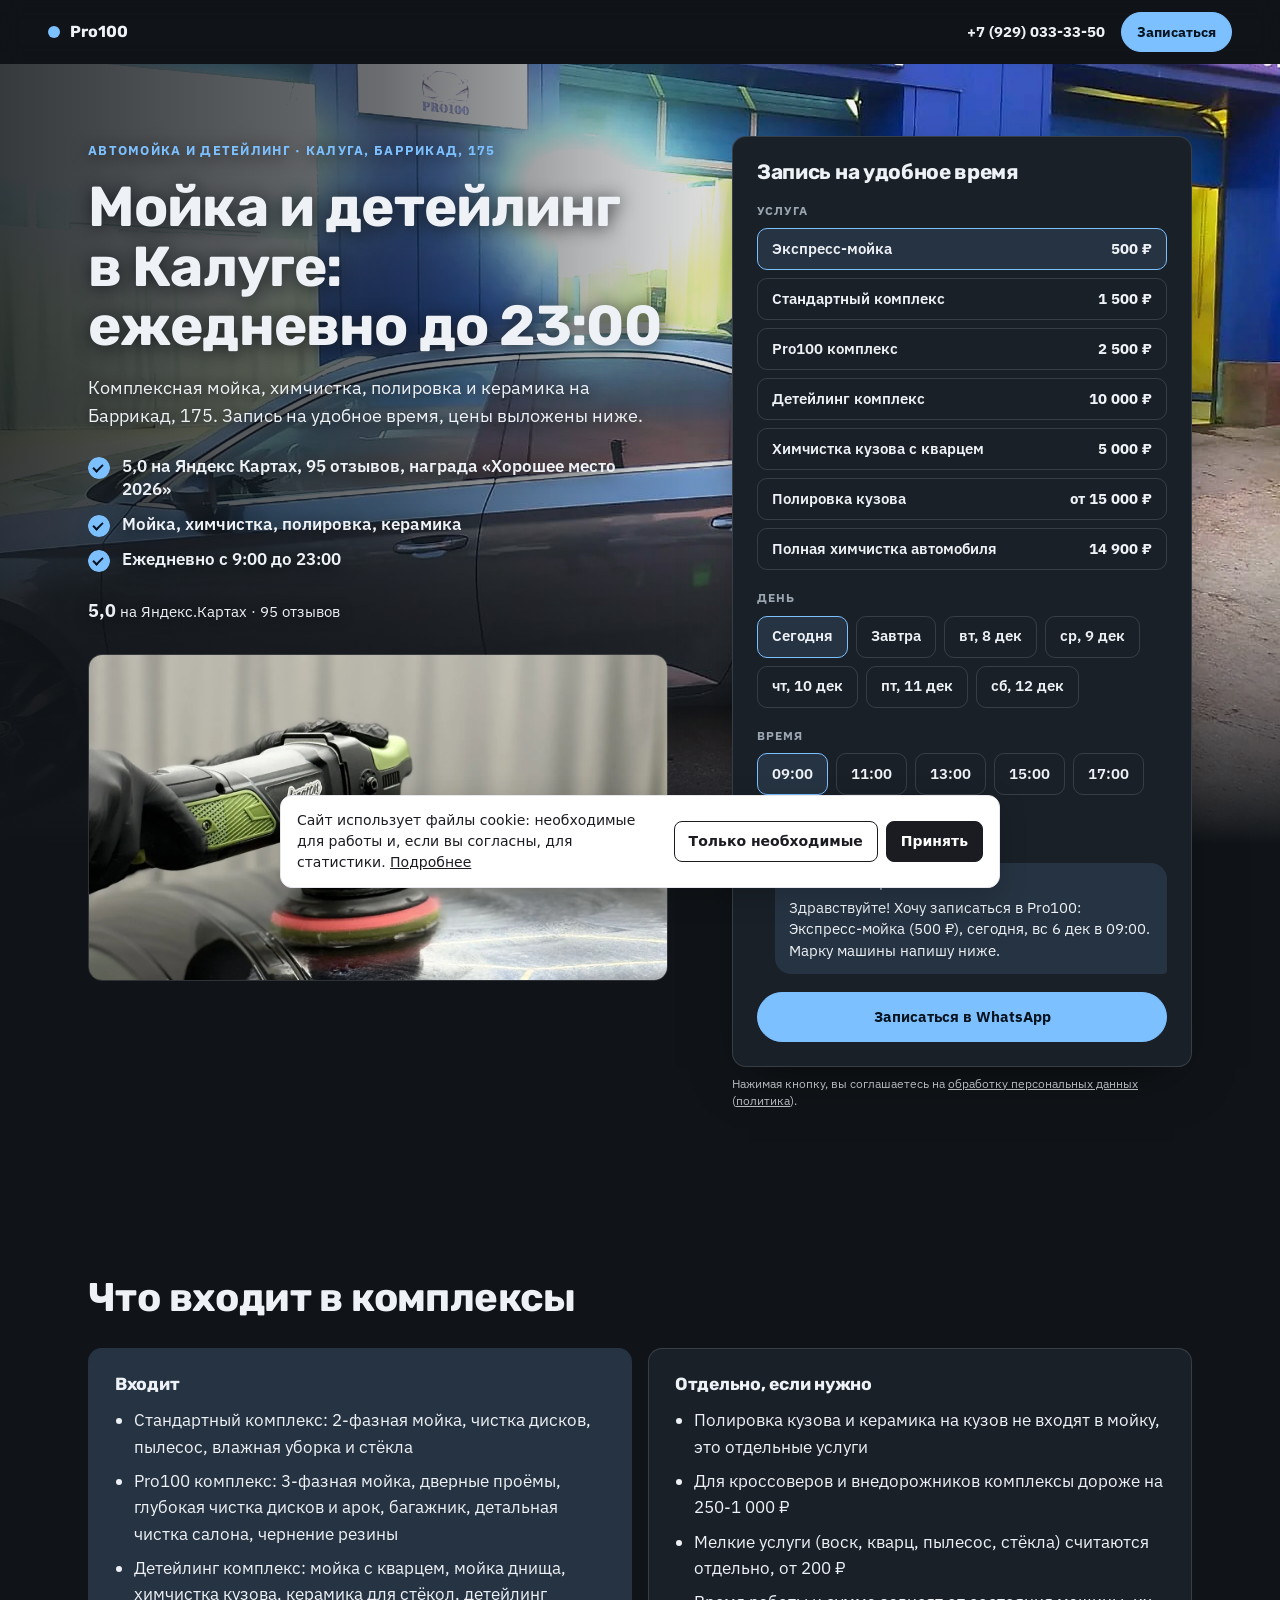
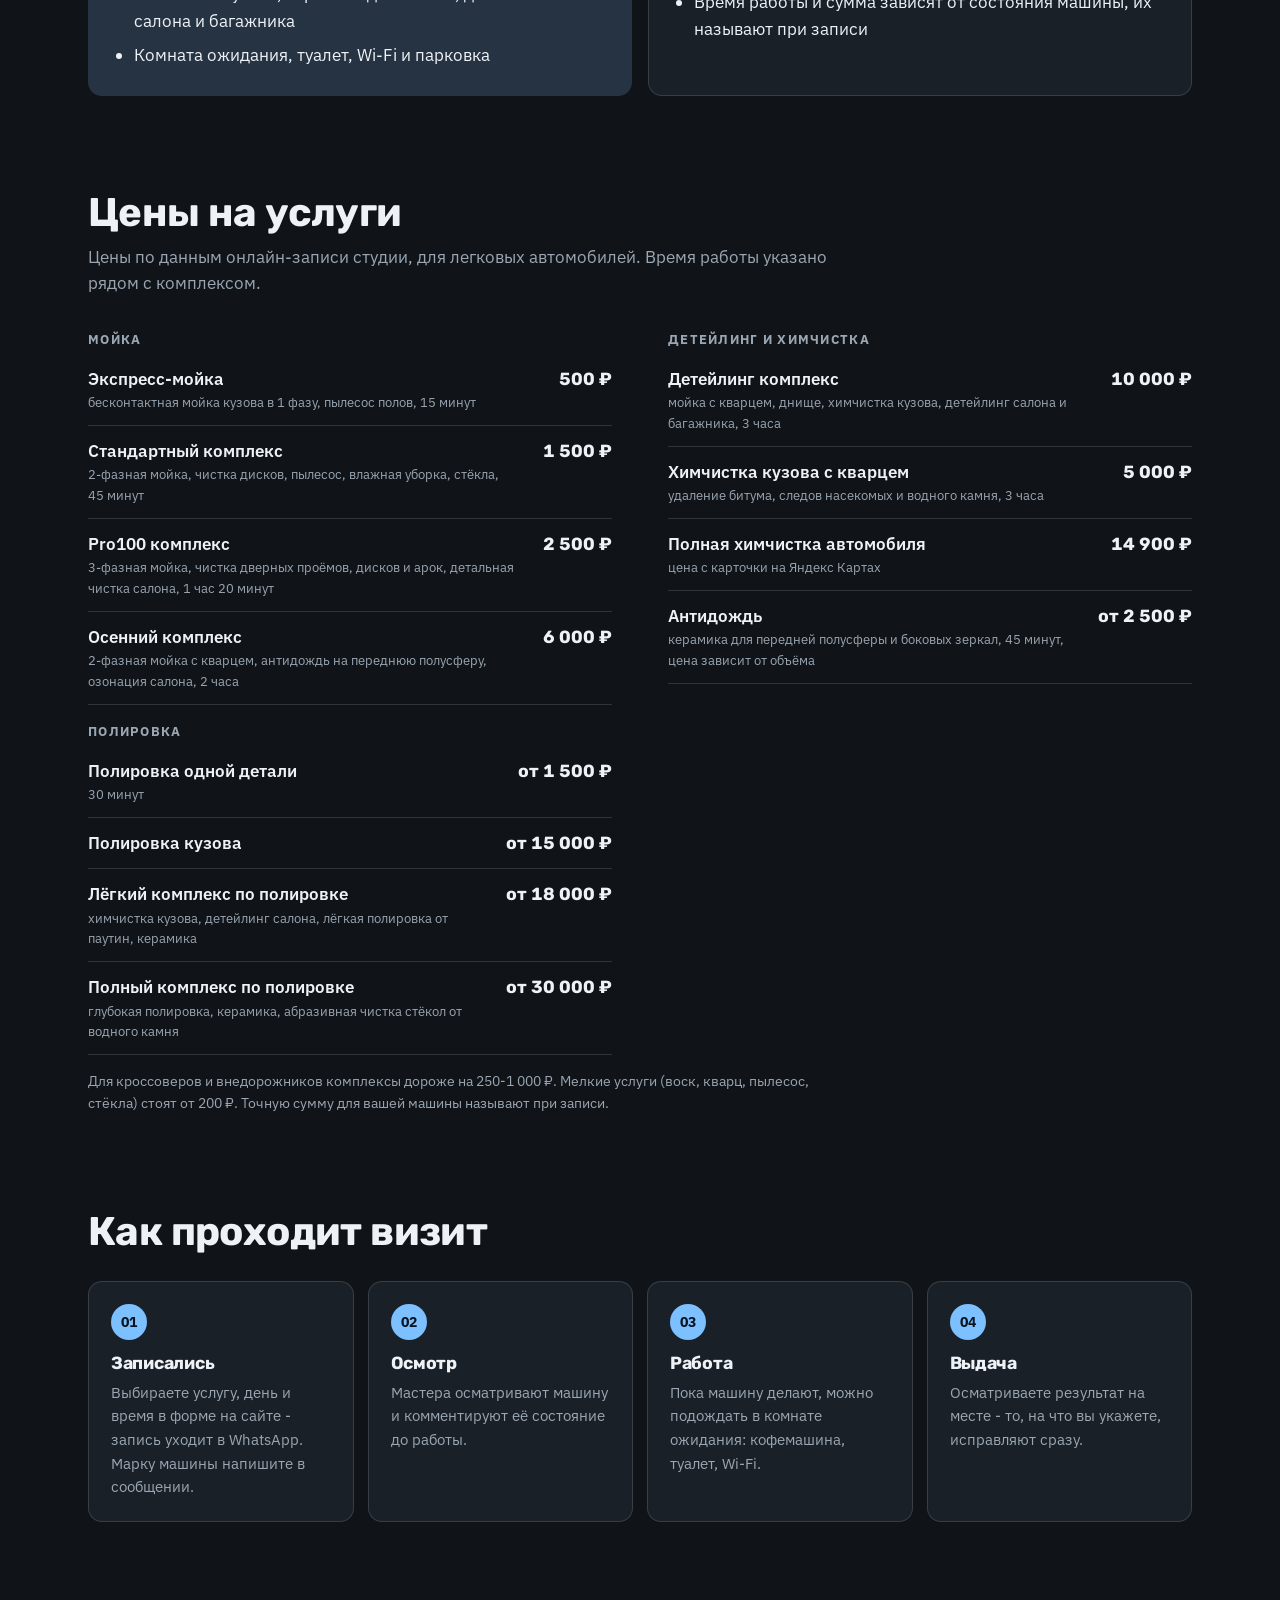
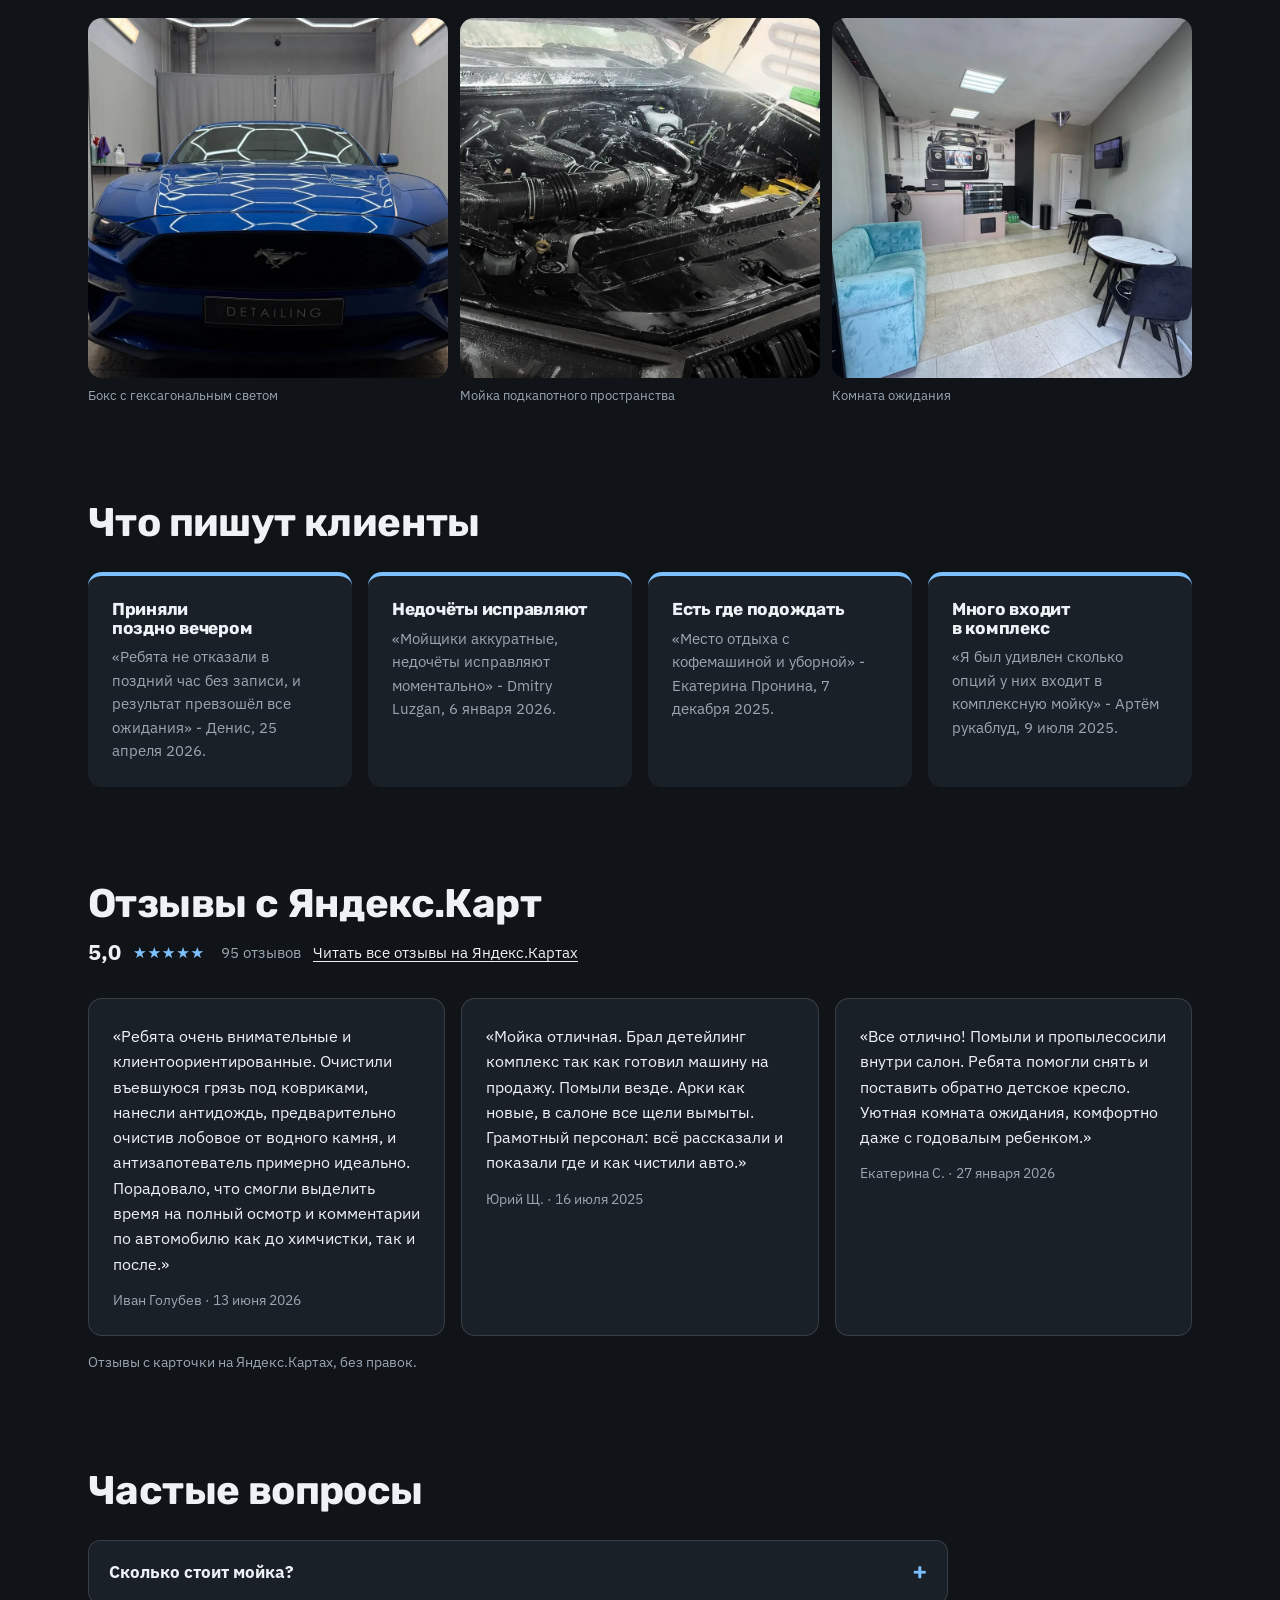
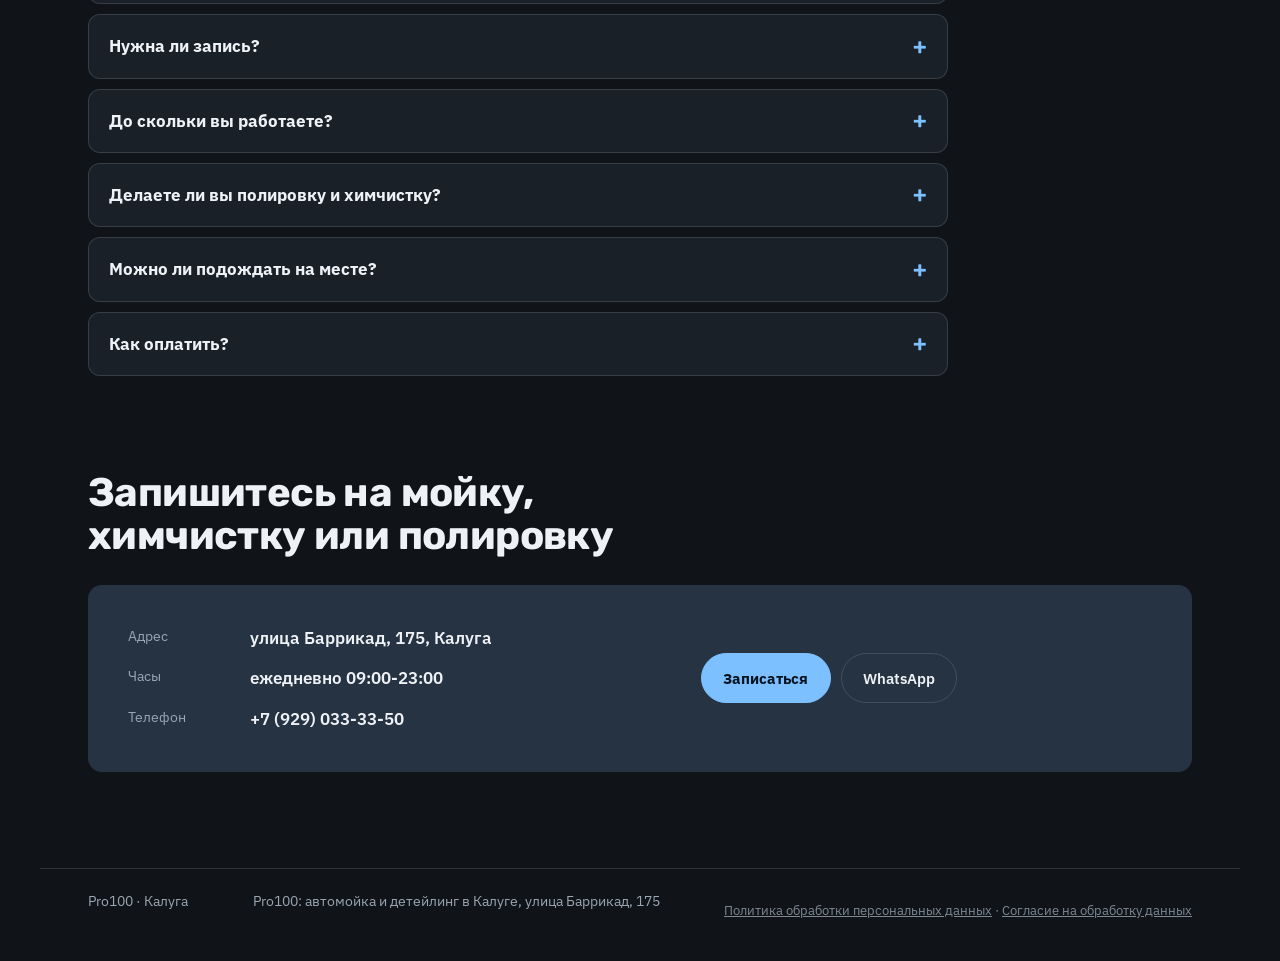
==== index.html @ c7c404c8 "Первая публикация: Pro100, Калуга" ====
<!doctype html>
<html lang="ru">
<head>
<meta charset="utf-8">
<meta name="robots" content="noindex, nofollow" data-publish>
<meta name="viewport" content="width=device-width, initial-scale=1, viewport-fit=cover">
<title>Pro100 · Детейлинг</title>
<meta name="description" content="Автомойка и детейлинг в Калуге, улица Баррикад, 175: комплексная мойка, химчистка, полировка и керамика. 5,0 на Яндекс Картах, 95 отзывов. Работаем ежедневно до 23:00, запись в WhatsApp или по телефону.">
<meta property="og:type" content="website">
<meta property="og:url" content="https://ajax55sv-cell.github.io/pro100-kaluga/">
<meta property="og:title" content="Мойка и детейлинг в Калуге: ежедневно до 23:00">
<meta property="og:description" content="Автомойка и детейлинг в Калуге, улица Баррикад, 175: комплексная мойка, химчистка, полировка и керамика. 5,0 на Яндекс Картах, 95 отзывов. Работаем ежедневно до 23:00, запись в WhatsApp или по телефону.">
<meta property="og:image" content="https://ajax55sv-cell.github.io/pro100-kaluga/assets/og.jpg">
<link rel="preload" as="image" href="assets/hero.webp" fetchpriority="high">
<link rel="icon" href="data:image/svg+xml,%3Csvg xmlns=%27http://www.w3.org/2000/svg%27 viewBox=%270 0 32 32%27%3E%3Crect x=%276%27 y=%276%27 width=%2720%27 height=%2720%27 rx=%275%27 fill=%27%237cc0ff%27/%3E%3C/svg%3E">
<link rel="preconnect" href="https://fonts.googleapis.com">
<link rel="preconnect" href="https://fonts.gstatic.com" crossorigin>
<link href="https://fonts.googleapis.com/css2?family=Rubik:wght@600;700&family=IBM+Plex+Sans:wght@400;500;600&display=swap" rel="stylesheet">
<style>
:root { --c-canvas: #101418; --c-surface: #1a2028; --c-ink: #eef2f6; --c-ink-soft: #9aa6b2; --c-accent: #7cc0ff; --c-accent-ink: #07131f; --c-accent-deep: #7cc0ff; --f-display: "Rubik", "Arial", system-ui, sans-serif; --f-text: "IBM Plex Sans", "Segoe UI", system-ui, sans-serif; --h1k: 1; }
</style>
<link rel="stylesheet" href="style-prod.css">
<script type="application/ld+json">{"@context":"https://schema.org","@type":"AutoWash","name":"Pro100","telephone":"+79290333350","openingHoursSpecification":[{"@type":"OpeningHoursSpecification","dayOfWeek":["Monday","Tuesday","Wednesday","Thursday","Friday","Saturday","Sunday"],"opens":"09:00","closes":"23:00"}],"address":{"@type":"PostalAddress","streetAddress":"улица Баррикад, 175","addressLocality":"Калуга","addressCountry":"RU"},"aggregateRating":{"@type":"AggregateRating","ratingValue":"5.0","ratingCount":"111","reviewCount":"95"},"sameAs":["https://yandex.ru/maps/org/pro100/185840247128/"]}</script>
<style>
/* legal-add */
.legal-links{margin-top:10px;font-size:13px;opacity:.8;hyphens:none}
.legal-links a{color:inherit}
.ckn{margin:8px 0 0;font-size:12px;line-height:1.45;opacity:.75;hyphens:none}
.ckn a{color:inherit;text-decoration:underline}
.ckb{position:fixed;left:12px;right:12px;bottom:12px;z-index:9999;max-width:720px;margin:0 auto;padding:14px 16px;background:#fff;color:#1b1c22;border:1px solid #e7e8ee;border-radius:12px;box-shadow:0 8px 28px rgba(0,0,0,.18);font:400 14px/1.5 system-ui,-apple-system,"Segoe UI",Arial,sans-serif;hyphens:none;display:flex;gap:12px;align-items:center;flex-wrap:wrap}
.ckb p{margin:0;flex:1 1 280px}
.ckb a{color:inherit;text-decoration:underline}
.ckb__b{display:flex;gap:8px;flex-wrap:wrap}
.ckb button{font:inherit;font-weight:600;padding:9px 14px;border-radius:8px;border:1px solid #1b1c22;background:#fff;color:#1b1c22;cursor:pointer}
.ckb button[data-v="all"]{background:#1b1c22;color:#fff}
</style>
</head>
<body class="s-prod" id="top" data-wa="79290333350" data-tg="" data-max="">
<header class="s-bar" data-s-bar>
  <a class="s-bar__brand" href="#top"><i aria-hidden="true"></i>Pro100</a>
  <div class="s-bar__right">
    <a class="s-bar__tel" href="tel:+79290333350">+7 (929) 033-33-50</a>
    <a class="s-btn s-btn--sm" href="#widget">Записаться</a>
  </div>
</header>
<main>
  <section class="s-hero">
    <div class="s-hero__text">
      <p class="s-eyebrow">Автомойка и детейлинг · Калуга, Баррикад, 175</p>
      <h1>Мойка и детейлинг в Калуге: ежедневно до 23:00</h1>
      <p class="s-lead">Комплексная мойка, химчистка, полировка и керамика на Баррикад, 175. Запись на удобное время, цены выложены ниже.</p>
      <ul class="s-ticks"><li>5,0 на Яндекс Картах, 95 отзывов, награда «Хорошее место 2026»</li><li>Мойка, химчистка, полировка, керамика</li><li>Ежедневно с 9:00 до 23:00</li></ul>
      <p class="s-rating"><b>5,0</b> на Яндекс.Картах · 95 отзывов</p>
      <figure class="s-hero__photo"><img class="" src="assets/polirovka.webp" alt="Мастер полирует крышу чёрной машины эксцентриковой полировальной машинкой" loading="lazy" decoding="async" style="object-position:50% 50%"></figure>
    </div>
    <div class="s-hero__widget" id="widget"><form class="s-widget" data-s-booking data-days="7" data-closed="" data-slots="09:00,11:00,13:00,15:00,17:00,19:00,21:00" data-message="Здравствуйте! Хочу записаться в Pro100: {услуга}, {день} в {время}. Марку машины напишу ниже." onsubmit="return false">
      <h2 class="s-widget__title">Запись на удобное время</h2>
      <fieldset><legend>Услуга</legend>
        <div class="s-chips s-chips--col"><label class="s-chip s-chip--row"><input type="radio" name="svc" value="0" data-name="Экспресс-мойка" data-price="500" data-from="" data-min="" checked><span><span class="nw">Экспресс-мойка</span></span><b>500 ₽</b></label><label class="s-chip s-chip--row"><input type="radio" name="svc" value="1" data-name="Стандартный комплекс" data-price="1500" data-from="" data-min=""><span>Стандартный комплекс</span><b>1 500 ₽</b></label><label class="s-chip s-chip--row"><input type="radio" name="svc" value="2" data-name="Pro100 комплекс" data-price="2500" data-from="" data-min=""><span>Pro100 комплекс</span><b>2 500 ₽</b></label><label class="s-chip s-chip--row"><input type="radio" name="svc" value="3" data-name="Детейлинг комплекс" data-price="10000" data-from="" data-min=""><span>Детейлинг комплекс</span><b>10 000 ₽</b></label><label class="s-chip s-chip--row"><input type="radio" name="svc" value="4" data-name="Химчистка кузова с кварцем" data-price="5000" data-from="" data-min=""><span>Химчистка кузова с кварцем</span><b>5 000 ₽</b></label><label class="s-chip s-chip--row"><input type="radio" name="svc" value="5" data-name="Полировка кузова" data-price="15000" data-from="1" data-min=""><span>Полировка кузова</span><b>от 15 000 ₽</b></label><label class="s-chip s-chip--row"><input type="radio" name="svc" value="6" data-name="Полная химчистка автомобиля" data-price="14900" data-from="" data-min=""><span>Полная химчистка автомобиля</span><b>14 900 ₽</b></label></div>
      </fieldset>
      <fieldset><legend>День</legend><div class="s-chips" data-s-days></div></fieldset>
      <fieldset><legend>Время</legend><div class="s-chips" data-s-times></div></fieldset>
      <div class="s-bubble" aria-live="polite"><span class="s-bubble__label">Ваше сообщение</span><p data-s-bubble></p></div>
      <div class="s-send">
        <a class="s-btn s-btn--wide" data-s-msg="whatsapp" href="#">Записаться в WhatsApp</a>
        
      </div>
      <p class="s-send__note" data-s-copied hidden>Текст скопирован - вставьте его в чат.</p>
      
    </form><p class="ckn">Нажимая кнопку, вы соглашаетесь на <a href="soglasie.html">обработку персональных данных</a> (<a href="politika.html">политика</a>).</p></div>
    <figure class="s-hero__bg" aria-hidden="true"><img class="" src="assets/hero.webp" alt="Серая Skoda у синего фасада студии Pro100: вывеска «Автомойка», логотип и режим работы с 9 до 23" decoding="async" style="object-position:50% 72%" fetchpriority="high"></figure>
  </section>

  <section class="s-section s-reveal">
    <header class="s-section__head"><h2>Что входит в комплексы</h2></header>
    <div class="s-incl">
      <div><h3>Входит</h3><ul><li>Стандартный комплекс: 2-фазная мойка, чистка дисков, пылесос, влажная уборка и стёкла</li><li>Pro100 комплекс: 3-фазная мойка, дверные проёмы, глубокая чистка дисков и арок, багажник, детальная чистка салона, чернение резины</li><li>Детейлинг комплекс: мойка с кварцем, мойка днища, химчистка кузова, керамика для стёкол, детейлинг салона и багажника</li><li>Комната ожидания, туалет, Wi-Fi и парковка</li></ul></div>
      <div><h3>Отдельно, если нужно</h3><ul><li>Полировка кузова и керамика на кузов не входят в мойку, это отдельные услуги</li><li>Для кроссоверов и внедорожников комплексы дороже на 250-1 000 ₽</li><li>Мелкие услуги (воск, кварц, пылесос, стёкла) считаются отдельно, от 200 ₽</li><li>Время работы и сумма зависят от состояния машины, их называют при записи</li></ul></div>
    </div>
  </section>

  <section class="s-section s-reveal" id="prices">
    <header class="s-section__head"><h2>Цены на услуги</h2><p>Цены по данным <span class="nw">онлайн-записи</span> студии, для легковых автомобилей. Время работы указано рядом с комплексом.</p></header>
    <div class="s-board"><div class="s-board__group">
      <h3 class="s-board__title">Мойка</h3>
      <ul class="s-board__list">
        <li class="s-board__row"><span class="s-board__name"><span class="nw">Экспресс-мойка</span><em>бесконтактная мойка кузова в 1 фазу, пылесос полов, 15 минут</em></span><span class="s-board__dots" aria-hidden="true"></span><span class="s-board__price">500 ₽</span></li>
        <li class="s-board__row"><span class="s-board__name">Стандартный комплекс<em>2-фазная мойка, чистка дисков, пылесос, влажная уборка, стёкла, 45 минут</em></span><span class="s-board__dots" aria-hidden="true"></span><span class="s-board__price">1 500 ₽</span></li>
        <li class="s-board__row"><span class="s-board__name">Pro100 комплекс<em>3-фазная мойка, чистка дверных проёмов, дисков и арок, детальная чистка салона, 1 час 20 минут</em></span><span class="s-board__dots" aria-hidden="true"></span><span class="s-board__price">2 500 ₽</span></li>
        <li class="s-board__row"><span class="s-board__name">Осенний комплекс<em>2-фазная мойка с кварцем, антидождь на переднюю полусферу, озонация салона, 2 часа</em></span><span class="s-board__dots" aria-hidden="true"></span><span class="s-board__price">6 000 ₽</span></li>
      </ul>
    </div>
<div class="s-board__group">
      <h3 class="s-board__title">Детейлинг и химчистка</h3>
      <ul class="s-board__list">
        <li class="s-board__row"><span class="s-board__name">Детейлинг комплекс<em>мойка с кварцем, днище, химчистка кузова, детейлинг салона и багажника, 3 часа</em></span><span class="s-board__dots" aria-hidden="true"></span><span class="s-board__price">10 000 ₽</span></li>
        <li class="s-board__row"><span class="s-board__name">Химчистка кузова с кварцем<em>удаление битума, следов насекомых и водного камня, 3 часа</em></span><span class="s-board__dots" aria-hidden="true"></span><span class="s-board__price">5 000 ₽</span></li>
        <li class="s-board__row"><span class="s-board__name">Полная химчистка автомобиля<em>цена с карточки на Яндекс Картах</em></span><span class="s-board__dots" aria-hidden="true"></span><span class="s-board__price">14 900 ₽</span></li>
        <li class="s-board__row"><span class="s-board__name">Антидождь<em>керамика для передней полусферы и боковых зеркал, 45 минут, цена зависит от объёма</em></span><span class="s-board__dots" aria-hidden="true"></span><span class="s-board__price">от 2 500 ₽</span></li>
      </ul>
    </div>
<div class="s-board__group">
      <h3 class="s-board__title">Полировка</h3>
      <ul class="s-board__list">
        <li class="s-board__row"><span class="s-board__name">Полировка одной детали<em>30 минут</em></span><span class="s-board__dots" aria-hidden="true"></span><span class="s-board__price">от 1 500 ₽</span></li>
        <li class="s-board__row"><span class="s-board__name">Полировка кузова</span><span class="s-board__dots" aria-hidden="true"></span><span class="s-board__price">от 15 000 ₽</span></li>
        <li class="s-board__row"><span class="s-board__name">Лёгкий комплекс по полировке<em>химчистка кузова, детейлинг салона, лёгкая полировка от паутин, керамика</em></span><span class="s-board__dots" aria-hidden="true"></span><span class="s-board__price">от 18 000 ₽</span></li>
        <li class="s-board__row"><span class="s-board__name">Полный комплекс по полировке<em>глубокая полировка, керамика, абразивная чистка стёкол от водного камня</em></span><span class="s-board__dots" aria-hidden="true"></span><span class="s-board__price">от 30 000 ₽</span></li>
      </ul>
    </div></div>
    <p class="s-note">Для кроссоверов и внедорожников комплексы дороже на 250-1 000 ₽. Мелкие услуги (воск, кварц, пылесос, стёкла) стоят от 200 ₽. Точную сумму для вашей машины называют при записи.</p>
  </section>

  <section class="s-section s-reveal">
    <header class="s-section__head"><h2>Как проходит визит</h2></header>
    <ol class="s-steps">
      <li class="s-steps__item"><span class="s-steps__n">01</span><h3>Записались</h3><p>Выбираете услугу, день и время в форме на сайте - запись уходит в WhatsApp. Марку машины напишите в сообщении.</p></li>
      <li class="s-steps__item"><span class="s-steps__n">02</span><h3>Осмотр</h3><p>Мастера осматривают машину и комментируют её состояние до работы.</p></li>
      <li class="s-steps__item"><span class="s-steps__n">03</span><h3>Работа</h3><p>Пока машину делают, можно подождать в комнате ожидания: кофемашина, туалет, Wi-Fi.</p></li>
      <li class="s-steps__item"><span class="s-steps__n">04</span><h3>Выдача</h3><p>Осматриваете результат на месте - то, на что вы укажете, исправляют сразу.</p></li>
    </ol>
  </section>

  <section class="s-photos s-reveal" aria-label="Фото"><figure><img class="" src="assets/boks.webp" alt="Синий Ford Mustang в светлом боксе, свет гексагональных светильников отражается на капоте" loading="lazy" decoding="async"><figcaption>Бокс с гексагональным светом</figcaption></figure><figure><img class="" src="assets/dvigatel.webp" alt="Мойка подкапотного пространства чёрного внедорожника, пена и струя воды на двигателе" loading="lazy" decoding="async"><figcaption>Мойка подкапотного пространства</figcaption></figure><figure><img class="" src="assets/zal.webp" alt="Комната ожидания: бирюзовый диван, столики со стульями, телевизор и витрина" loading="lazy" decoding="async"><figcaption>Комната ожидания</figcaption></figure></section>

  <section class="s-section s-reveal">
    <header class="s-section__head"><h2>Что пишут клиенты</h2></header>
    <ul class="s-promises">
      <li><h3>Приняли поздно вечером</h3><p>«Ребята не отказали в поздний час без записи, и результат превзошёл все ожидания» - Денис, 25 апреля 2026.</p></li>
      <li><h3>Недочёты исправляют</h3><p>«Мойщики аккуратные, недочёты исправляют моментально» - Dmitry Luzgan, 6 января 2026.</p></li>
      <li><h3>Есть где подождать</h3><p>«Место отдыха с кофемашиной и уборной» - Екатерина Пронина, 7 декабря 2025.</p></li>
      <li><h3>Много входит в комплекс</h3><p>«Я был удивлен сколько опций у них входит в комплексную мойку» - Артём рукаблуд, 9 июля 2025.</p></li>
    </ul>
  </section>

  <section class="s-section s-reveal">
    <header class="s-section__head s-section__head--reviews"><h2>Отзывы с Яндекс.Карт</h2><p class="s-reviews__rating"><span class="s-reviews__num">5,0</span><span class="s-reviews__stars" style="--r: 5" aria-label="рейтинг 5,0 из 5"></span><span class="s-reviews__count">95 отзывов</span><a class="s-reviews__all" href="https://yandex.ru/maps/org/pro100/185840247128/" target="_blank" rel="noopener">Читать все отзывы на Яндекс.Картах</a></p></header>
    <ul class="s-reviews">
      <li><blockquote>«Ребята очень внимательные и клиентоориентированные. Очистили въевшуюся грязь под ковриками, нанесли антидождь, предварительно очистив лобовое от водного камня, и антизапотеватель примерно идеально. Порадовало, что смогли выделить время на полный осмотр и комментарии по автомобилю как до химчистки, так и после.»</blockquote><p class="s-reviews__who">Иван Голубев · 13 июня 2026</p></li>
      <li><blockquote>«Мойка отличная. Брал детейлинг комплекс так как готовил машину на продажу. Помыли везде. Арки как новые, в салоне все щели вымыты. Грамотный персонал: всё рассказали и показали где и как чистили авто.»</blockquote><p class="s-reviews__who">Юрий Щ. · 16 июля 2025</p></li>
      <li><blockquote>«Все отлично! Помыли и пропылесосили внутри салон. Ребята помогли снять и поставить обратно детское кресло. Уютная комната ожидания, комфортно даже с годовалым ребенком.»</blockquote><p class="s-reviews__who">Екатерина С. · 27 января 2026</p></li>
    </ul>
    <p class="s-note">Отзывы с карточки на Яндекс.Картах, без правок.</p>
  </section>

  <section class="s-section s-reveal">
    <header class="s-section__head"><h2>Частые вопросы</h2></header>
    <div class="s-faq"><details><summary>Сколько стоит мойка?</summary><p>Стандартный комплекс для легковой машины стоит 1 500 ₽ (45 минут), Pro100 комплекс - 2 500 ₽ (1 час 20 минут), <span class="nw">экспресс-мойка</span> - 500 ₽. Для кроссоверов и внедорожников комплексы дороже на 250-1 000 ₽.</p></details><details><summary>Нужна ли запись?</summary><p>У студии есть <span class="nw">онлайн-запись</span>, и клиенты пишут, что приезжают к назначенному времени. Один из них отмечает, что поздним вечером его приняли и без записи, но в загруженное время лучше записаться заранее.</p></details><details><summary>До скольки вы работаете?</summary><p>Ежедневно с 9:00 до 23:00, улица Баррикад, 175.</p></details><details><summary>Делаете ли вы полировку и химчистку?</summary><p>Да. Полировка одной детали - от 1 500 ₽, кузова - от 15 000 ₽, химчистка кузова с кварцем - 5 000 ₽, полная химчистка автомобиля - 14 900 ₽ по данным карточки на Яндекс Картах.</p></details><details><summary>Можно ли подождать на месте?</summary><p>Да, есть комната ожидания, туалет, Wi-Fi и парковка. Клиенты пишут про кофемашину и уютную обстановку.</p></details><details><summary>Как оплатить?</summary><p>На карточке указана оплата картой. Остальные способы уточняют при записи.</p></details></div>
  </section>

  <section class="s-section s-final s-reveal" id="contacts">
    <header class="s-section__head"><h2>Запишитесь на мойку, химчистку или полировку</h2></header>
    <div class="s-contacts">
      <dl>
        <div><dt>Адрес</dt><dd>улица Баррикад, 175, Калуга</dd></div>
        <div><dt>Часы</dt><dd>ежедневно 09:00-23:00</dd></div>
        <div><dt>Телефон</dt><dd><a href="tel:+79290333350">+7 (929) 033-33-50</a></dd></div>
      </dl>
      <div class="s-contacts__actions">
        <a class="s-btn" href="#widget">Записаться</a>
        <a class="s-btn s-btn--ghost" data-s-msg="whatsapp" href="#">WhatsApp</a>
        
      </div>
    </div>
  </section>
</main>
<footer class="s-foot"><p>Pro100 · Калуга</p><p>Pro100: автомойка и детейлинг в Калуге, улица Баррикад, 175</p><p class="legal-links"><a href="politika.html">Политика обработки персональных данных</a> · <a href="soglasie.html">Согласие на обработку данных</a></p></footer>
<nav class="s-dock" aria-label="Быстрая связь"><a class="s-btn" href="#widget">Записаться</a><a class="s-btn s-btn--ghost" href="tel:+79290333350">Позвонить</a></nav>
<script src="style.js" defer></script>
<script>
(function(){var K='cookie-choice';try{if(localStorage.getItem(K))return}catch(e){}
var b=document.createElement('div');b.className='ckb';b.setAttribute('role','dialog');b.setAttribute('aria-label','Файлы cookie');
b.innerHTML='<p>Сайт использует файлы cookie: необходимые для работы и, если вы согласны, для статистики. <a href="politika.html">Подробнее</a></p><div class="ckb__b"><button type="button" data-v="necessary">Только необходимые</button><button type="button" data-v="all">Принять</button></div>';
b.addEventListener('click',function(e){var v=e.target.getAttribute&&e.target.getAttribute('data-v');if(!v)return;try{localStorage.setItem(K,v)}catch(x){}try{document.dispatchEvent(new CustomEvent('cookie-choice',{detail:v}))}catch(x){}b.remove()});
document.body.appendChild(b)})();
</script>
<!-- legal-add -->
</body>
</html>
---- style-prod.css ----
/* Стиль «Продающий»: лендинг под заявки. Главная деталь – калькулятор или онлайн-запись на первом экране
   и живое «сообщение-превью», которое уходит владельцу в мессенджер. Цвета и шрифты – из палитры ниши. */
*, *::before, *::after { box-sizing: border-box; }
:root {
  --hair: color-mix(in srgb, var(--c-ink) 14%, transparent);
  --tint: color-mix(in srgb, var(--c-accent) 12%, var(--c-surface));
  --wrap: 1200px; --gut: clamp(16px, 4vw, 48px);
  --r: 14px;
  --shadow: 0 18px 50px -18px color-mix(in srgb, #000 55%, transparent);
}
html { scroll-behavior: smooth; -webkit-text-size-adjust: 100%; overflow-x: clip; }
body { margin: 0; background: var(--c-canvas); color: var(--c-ink); font: 400 17px/1.55 var(--f-text); -webkit-font-smoothing: antialiased; }
img { display: block; max-width: 100%; }
a { color: inherit; }
h1, h2, h3 { font-family: var(--f-display); font-weight: 700; line-height: 1.06; margin: 0; letter-spacing: -.015em; text-wrap: balance; }
p { margin: 0; }
fieldset { border: 0; margin: 0; padding: 0; min-width: 0; }
:focus-visible { outline: 2px solid var(--c-accent); outline-offset: 3px; border-radius: 4px; }

.s-btn { display: inline-flex; align-items: center; justify-content: center; min-height: 50px; padding: 0 1.4em; border-radius: 999px;
  background: var(--c-accent); color: var(--c-accent-ink); font: 700 .95rem/1.1 var(--f-text); text-decoration: none; border: 1px solid var(--c-accent);
  text-align: center; transition: filter .2s ease, transform .2s ease; cursor: pointer; }
.s-btn:hover { filter: brightness(1.07); }
.s-btn:active { transform: translateY(1px); }
.s-btn--sm { min-height: 40px; padding: 0 1.1em; font-size: .85rem; }
.s-btn--ghost { background: transparent; color: var(--c-ink); border-color: var(--hair); font-weight: 600; }
.s-btn--wide { flex: 1; }

/* шапка */
.s-bar { position: sticky; top: 0; z-index: 30; display: flex; align-items: center; justify-content: space-between; gap: 16px;
  padding: 10px var(--gut); background: color-mix(in srgb, var(--c-canvas) 88%, transparent); -webkit-backdrop-filter: blur(10px); backdrop-filter: blur(10px); }
.s-bar.is-scrolled { box-shadow: 0 1px 0 var(--hair); }
.s-bar__brand { font: 700 1rem/1 var(--f-display); text-decoration: none; display: inline-flex; align-items: center; gap: .6em; min-height: 44px; white-space: nowrap; min-width: 0; }
.s-bar__brand i { width: .75em; height: .75em; border-radius: 50%; background: var(--c-accent); }
.s-bar__right { display: flex; align-items: center; gap: 16px; }
.s-bar__tel { text-decoration: none; font-weight: 700; font-size: .95rem; font-variant-numeric: tabular-nums; }

main { max-width: var(--wrap); margin: 0 auto; padding: 0 var(--gut); }

/* первый экран: текст слева, виджет справа, фото ниши – приглушённым фоном */
.s-hero { position: relative; display: grid; grid-template-columns: minmax(0, 1fr) minmax(0, 460px); gap: clamp(28px, 5vw, 64px); align-items: start;
  padding: clamp(32px, 6vw, 72px) 0 clamp(40px, 6vw, 72px); isolation: isolate; }
.s-hero__bg { position: absolute; z-index: -1; margin: 0; top: 0; left: calc(50% - 50vw); width: 100vw; height: min(78%, 620px); overflow: hidden; }
.s-hero__bg img { width: 100%; height: 100%; object-fit: cover; opacity: .3; filter: saturate(.85); }
.s-hero__bg::after { content: ""; position: absolute; inset: 0; background: linear-gradient(180deg, color-mix(in srgb, var(--c-canvas) 40%, transparent), var(--c-canvas) 96%); }
/* фото бизнеса крупно в левой колонке: владелец узнаёт своё место с первого экрана */
.s-hero__photo { margin: 30px 0 0; }
.s-hero__photo img { width: 100%; aspect-ratio: 16 / 9; object-fit: cover; border-radius: var(--r); border: 1px solid var(--hair); }
.s-hero__photo figcaption { margin-top: 8px; font-size: .84rem; color: var(--c-ink-soft); }
.s-eyebrow { display: inline-block; font-size: .8rem; font-weight: 700; letter-spacing: .1em; text-transform: uppercase; color: var(--c-accent-deep, var(--c-accent)); margin-bottom: 16px; }
.s-hero h1 { font-size: calc(clamp(2.1rem, 4.4vw, 3.7rem) * var(--h1k, 1)); overflow-wrap: normal; hyphens: none; }
.s-lead { margin-top: 18px; font-size: 1.12rem; color: var(--c-ink-soft); max-width: 32em; }
.s-ticks { list-style: none; margin: 26px 0 0; padding: 0; display: grid; gap: 12px; }
.s-ticks li { position: relative; padding-left: 34px; font-weight: 600; line-height: 1.35; }
.s-ticks li::before { content: ""; position: absolute; left: 0; top: .1em; width: 22px; height: 22px; border-radius: 50%; background: var(--c-accent);
  -webkit-mask: radial-gradient(circle, #000 0 100%); }
.s-ticks li::after { content: ""; position: absolute; left: 7px; top: calc(.1em + 5px); width: 6px; height: 10px; border: solid var(--c-accent-ink); border-width: 0 2px 2px 0; transform: rotate(45deg); }
.s-rating { margin-top: 26px; font-size: .92rem; color: var(--c-ink-soft); }
.s-rating b { color: var(--c-ink); font-size: 1.1rem; }

/* виджет */
.s-hero__widget { position: sticky; top: 76px; }
.s-widget { background: var(--c-surface); border-radius: var(--r); padding: 24px; box-shadow: var(--shadow); display: grid; gap: 18px; border: 1px solid var(--hair); }
.s-widget__title { font-size: 1.3rem; }
.s-widget legend, .s-range label { font-size: .78rem; font-weight: 700; letter-spacing: .08em; text-transform: uppercase; color: var(--c-ink-soft); margin-bottom: 8px; padding: 0; }
.s-chips { display: flex; flex-wrap: wrap; gap: 8px; }
.s-chips--col { flex-direction: column; flex-wrap: nowrap; }
.s-chip { position: relative; display: inline-flex; align-items: center; gap: 10px; min-height: 42px; padding: 8px 14px; border-radius: 10px; border: 1px solid var(--hair);
  cursor: pointer; font-size: .92rem; font-weight: 600; transition: border-color .15s ease, background-color .15s ease; }
.s-chip--row { justify-content: space-between; }
.s-chip--row b { font-weight: 700; white-space: nowrap; font-variant-numeric: tabular-nums; }
.s-chip--row b small { font-weight: 500; color: var(--c-ink-soft); }
.s-chip__p { font-weight: 500; font-size: .8rem; color: var(--c-ink-soft); white-space: nowrap; }
.s-chip input { position: absolute; opacity: 0; pointer-events: none; }
.s-chip:has(input:checked) { border-color: var(--c-accent); background: var(--tint); }
.s-chip:has(input:focus-visible) { outline: 2px solid var(--c-accent); outline-offset: 2px; }
.s-chip[aria-disabled="true"] { opacity: .4; cursor: default; }
.s-check { display: flex; align-items: center; gap: 10px; font-weight: 600; font-size: .92rem; cursor: pointer; }
.s-check input { width: 20px; height: 20px; accent-color: var(--c-accent); }
.s-check b { margin-left: auto; font-variant-numeric: tabular-nums; }
.s-range { display: grid; gap: 6px; }
.s-range label { display: flex; justify-content: space-between; margin: 0; }
.s-range label b { color: var(--c-ink); font-size: 1rem; font-weight: 700; letter-spacing: 0; text-transform: none; font-variant-numeric: tabular-nums; }
.s-range input { width: 100%; accent-color: var(--c-accent); height: 28px; }
.s-total { display: flex; align-items: baseline; justify-content: space-between; gap: 12px; padding-top: 14px; border-top: 1px solid var(--hair); }
.s-total span { color: var(--c-ink-soft); font-weight: 600; }
.s-total b { font: 700 1.9rem/1 var(--f-display); font-variant-numeric: tabular-nums; color: var(--c-accent); }

/* сообщение-превью: пузырь чата */
.s-bubble { position: relative; background: var(--tint); border-radius: 16px 16px 4px 16px; padding: 12px 14px; margin-left: 18px; }
.s-bubble__label { display: block; font-size: .72rem; font-weight: 700; letter-spacing: .08em; text-transform: uppercase; color: var(--c-ink-soft); margin-bottom: 4px; }
.s-bubble p { font-size: .93rem; line-height: 1.45; }
.s-send { display: flex; gap: 8px; }
.s-send__note { font-size: .82rem; color: var(--c-accent-deep, var(--c-accent)); }
.s-demo { font-size: .78rem; color: var(--c-ink-soft); }

/* секции */
.s-section { padding: clamp(56px, 8vw, 96px) 0 0; }
.s-section__head { display: grid; gap: 10px; margin-bottom: 28px; max-width: 46em; }
.s-section__head h2 { font-size: clamp(1.7rem, 3.2vw, 2.5rem); }
.s-section__head p { color: var(--c-ink-soft); }
.s-note { margin-top: 16px; font-size: .88rem; color: var(--c-ink-soft); max-width: 52em; }

.s-incl { display: grid; grid-template-columns: 1fr 1fr; gap: 16px; }
.s-incl > div { background: var(--c-surface); border-radius: var(--r); padding: 26px; border: 1px solid var(--hair); }
.s-incl > div:first-child { background: var(--tint); border-color: transparent; }
.s-incl h3 { font-size: 1.1rem; margin-bottom: 14px; }
.s-incl ul { margin: 0; padding-left: 1.1em; display: grid; gap: 8px; }

.s-board { display: grid; grid-template-columns: repeat(auto-fit, minmax(min(100%, 420px), 1fr)); gap: 12px 56px; }
.s-board__title { font: 700 .8rem var(--f-text); letter-spacing: .1em; text-transform: uppercase; color: var(--c-ink-soft); margin: 6px 0; }
.s-board__list { list-style: none; margin: 0; padding: 0; }
.s-board__row { display: flex; align-items: baseline; gap: 10px; padding: 12px 0; border-bottom: 1px solid var(--hair); }
.s-board__name { font-weight: 600; }
.s-board__name em { display: block; font-style: normal; font-size: .84rem; color: var(--c-ink-soft); font-weight: 400; }
.s-board__dots { flex: 1; }
.s-board__price { font: 700 1.1rem/1 var(--f-display); font-variant-numeric: tabular-nums; white-space: nowrap; }
.s-board__price small { font: 500 .78rem var(--f-text); color: var(--c-ink-soft); }

.s-steps { list-style: none; margin: 0; padding: 0; display: grid; grid-template-columns: repeat(auto-fit, minmax(min(100%, 170px), 1fr)); gap: 14px; }
.s-steps__item { background: var(--c-surface); border-radius: var(--r); padding: 22px; border: 1px solid var(--hair); }
.s-steps__n { display: inline-grid; place-items: center; width: 36px; height: 36px; border-radius: 50%; background: var(--c-accent); color: var(--c-accent-ink); font: 700 .85rem var(--f-text); }
.s-steps h3 { font-size: 1.1rem; margin-top: 14px; overflow-wrap: normal; hyphens: none; }
.s-steps__item { min-width: 0; }
.s-steps p { margin-top: 8px; color: var(--c-ink-soft); font-size: .95rem; }

.s-photos { display: grid; grid-template-columns: repeat(3, 1fr); gap: 12px; padding-top: clamp(56px, 8vw, 96px); }
.s-photos figure { margin: 0; }
.s-photos img { width: 100%; aspect-ratio: 1 / 1; object-fit: cover; border-radius: var(--r); }
.s-photos figcaption { font-size: .82rem; color: var(--c-ink-soft); margin-top: 8px; }

.s-promises { list-style: none; margin: 0; padding: 0; display: grid; grid-template-columns: repeat(auto-fit, minmax(min(100%, 260px), 1fr)); gap: 16px; }
.s-promises li { border-radius: var(--r); padding: 24px; background: var(--c-surface); border-top: 4px solid var(--c-accent); display: grid; gap: 8px; align-content: start; }
.s-promises h3 { font-size: 1.08rem; }
.s-promises p { color: var(--c-ink-soft); font-size: .95rem; }

.s-reviews { list-style: none; margin: 0; padding: 0; display: grid; grid-template-columns: repeat(auto-fit, minmax(min(100%, 280px), 1fr)); gap: 16px; }
.s-reviews li { background: var(--c-surface); border-radius: var(--r); padding: 24px; display: grid; gap: 14px; align-content: start; border: 1px solid var(--hair); }
.s-reviews blockquote { margin: 0; font-size: 1.02rem; }
.s-reviews__who { font-size: .85rem; color: var(--c-ink-soft); }
.s-section__head--reviews { max-width: none; }
.s-reviews__rating { display: flex; flex-wrap: wrap; align-items: center; gap: 6px 12px; color: var(--c-ink-soft); font-size: .95rem; }
.s-reviews__num { font-weight: 700; font-size: 1.4rem; color: var(--c-ink); }
.s-reviews__stars { --r: 5; display: inline-block; width: 5em; height: 1em; font-size: .95rem; line-height: 1; letter-spacing: .05em; white-space: nowrap; color: color-mix(in srgb, var(--c-ink) 18%, transparent); position: relative; }
.s-reviews__stars::before { content: "★★★★★"; }
.s-reviews__stars::after { content: "★★★★★"; position: absolute; inset: 0; width: calc(var(--r) / 5 * 100%); overflow: hidden; color: var(--c-accent); }
.s-reviews__all { color: var(--c-ink); text-underline-offset: 3px; }
.s-reviews__all:hover { color: var(--c-accent-deep, var(--c-accent)); }

.s-faq { display: grid; gap: 10px; max-width: 860px; }
.s-faq details { background: var(--c-surface); border-radius: 12px; border: 1px solid var(--hair); }
.s-faq summary { cursor: pointer; list-style: none; padding: 18px 52px 18px 20px; font-weight: 700; position: relative; }
.s-faq summary::-webkit-details-marker { display: none; }
.s-faq summary::after { content: "+"; position: absolute; right: 20px; top: 50%; transform: translateY(-50%); font: 700 1.4rem/1 var(--f-display); color: var(--c-accent); }
.s-faq details[open] summary::after { content: "–"; }
.s-faq details p { padding: 0 20px 18px; color: var(--c-ink-soft); }

.s-contacts { display: grid; grid-template-columns: 1.2fr 1fr; gap: 32px; background: var(--tint); border-radius: var(--r); padding: clamp(22px, 4vw, 40px); align-items: center; }
.s-contacts dl { margin: 0; display: grid; gap: 14px; }
.s-contacts dl div { display: grid; grid-template-columns: 110px 1fr; gap: 12px; }
.s-contacts dt { color: var(--c-ink-soft); font-size: .9rem; }
.s-contacts dd { margin: 0; font-weight: 600; }
.s-contacts dd a { text-decoration: none; }
.s-contacts__actions { display: flex; flex-wrap: wrap; gap: 10px; }

.s-foot { max-width: var(--wrap); margin: clamp(56px, 8vw, 96px) auto 0; padding: 22px var(--gut) 40px; border-top: 1px solid var(--hair);
  display: flex; justify-content: space-between; gap: 16px; font-size: .85rem; color: var(--c-ink-soft); flex-wrap: wrap; }
.s-dock { display: none; }
.s-slot { border-bottom: 1px dashed currentColor; opacity: .75; white-space: nowrap; }

@media (prefers-reduced-motion: no-preference) {
  .s-reveal { opacity: 0; transform: translateY(14px); transition: opacity .5s ease, transform .5s cubic-bezier(.2, .7, .2, 1); }
  .s-reveal.is-in { opacity: 1; transform: none; }
  .s-hero__text, .s-hero__widget { animation: s-rise .6s cubic-bezier(.2, .7, .2, 1) both; }
  .s-hero__widget { animation-delay: .1s; }
}
@keyframes s-rise { from { opacity: 0; transform: translateY(12px); } }

@media (max-width: 960px) {
  .s-hero { grid-template-columns: 1fr; }
  .s-hero__widget { position: static; }
  .s-hero__bg { height: 420px; }
  .s-hero__photo { display: none; }
  .s-incl, .s-contacts { grid-template-columns: 1fr; }
}
@media (max-width: 640px) {
  body { font-size: 16px; padding-bottom: 76px; }
  .s-bar__tel { display: none; }
  .s-bar { gap: 10px; }
  .s-bar__brand { font-size: .92rem; overflow: hidden; text-overflow: ellipsis; }
  .s-bar .s-btn--sm { white-space: nowrap; font-size: .78rem; padding: 0 .8em; flex-shrink: 0; }
  .s-widget { padding: 18px; }
  .s-steps { grid-template-columns: 1fr; }
  .s-photos { grid-template-columns: 1fr 1fr; }
  .s-photos figure:first-child { grid-column: 1 / -1; }
  .s-photos figure:first-child img { aspect-ratio: 16 / 10; }
  .s-contacts dl div { grid-template-columns: 1fr; gap: 2px; }
  .s-send { flex-direction: column; }
  .s-dock { display: flex; gap: 8px; position: fixed; z-index: 40; left: 0; right: 0; bottom: 0; padding: 10px 12px calc(10px + env(safe-area-inset-bottom));
    background: color-mix(in srgb, var(--c-canvas) 92%, transparent); -webkit-backdrop-filter: blur(10px); backdrop-filter: blur(10px); box-shadow: 0 -1px 0 var(--hair); }
  .s-dock .s-btn { flex: 1; min-height: 48px; font-size: .88rem; padding: 0 .9em; white-space: nowrap; }
  .s-dock .s-btn:first-child { flex: 1.7; }
}

/* n04v1 */
html, body, h1, h2, h3, p, li { hyphens: none; -webkit-hyphens: none; }
.nw { white-space: nowrap; }
html, body { overflow-x: clip; }
/* яркий первый экран: фото почти в полную силу, затемнение только под текстом слева и внизу */
.s-hero__bg { height: min(94%, 780px); }
.s-hero__bg img { opacity: 1; filter: saturate(1.12) brightness(1.2) contrast(1.04); }
.s-hero__bg::after { background:
  linear-gradient(90deg, color-mix(in srgb, var(--c-canvas) 84%, transparent) 0%, color-mix(in srgb, var(--c-canvas) 62%, transparent) 30%, color-mix(in srgb, var(--c-canvas) 12%, transparent) 56%, transparent 72%),
  linear-gradient(180deg, transparent 0%, transparent 62%, var(--c-canvas) 100%); }
.s-hero__text .s-lead, .s-hero__text .s-rating { color: var(--c-ink); text-shadow: 0 1px 14px color-mix(in srgb, var(--c-canvas) 90%, transparent); }
.s-hero__text h1, .s-hero__text .s-eyebrow, .s-hero__text .s-ticks { text-shadow: 0 2px 18px color-mix(in srgb, var(--c-canvas) 85%, transparent); }
@media (max-width: 880px) {
  .s-hero__bg { height: 560px; }
  .s-hero__bg::after { background:
    linear-gradient(180deg, color-mix(in srgb, var(--c-canvas) 78%, transparent) 0%, color-mix(in srgb, var(--c-canvas) 52%, transparent) 50%, var(--c-canvas) 100%); }
}
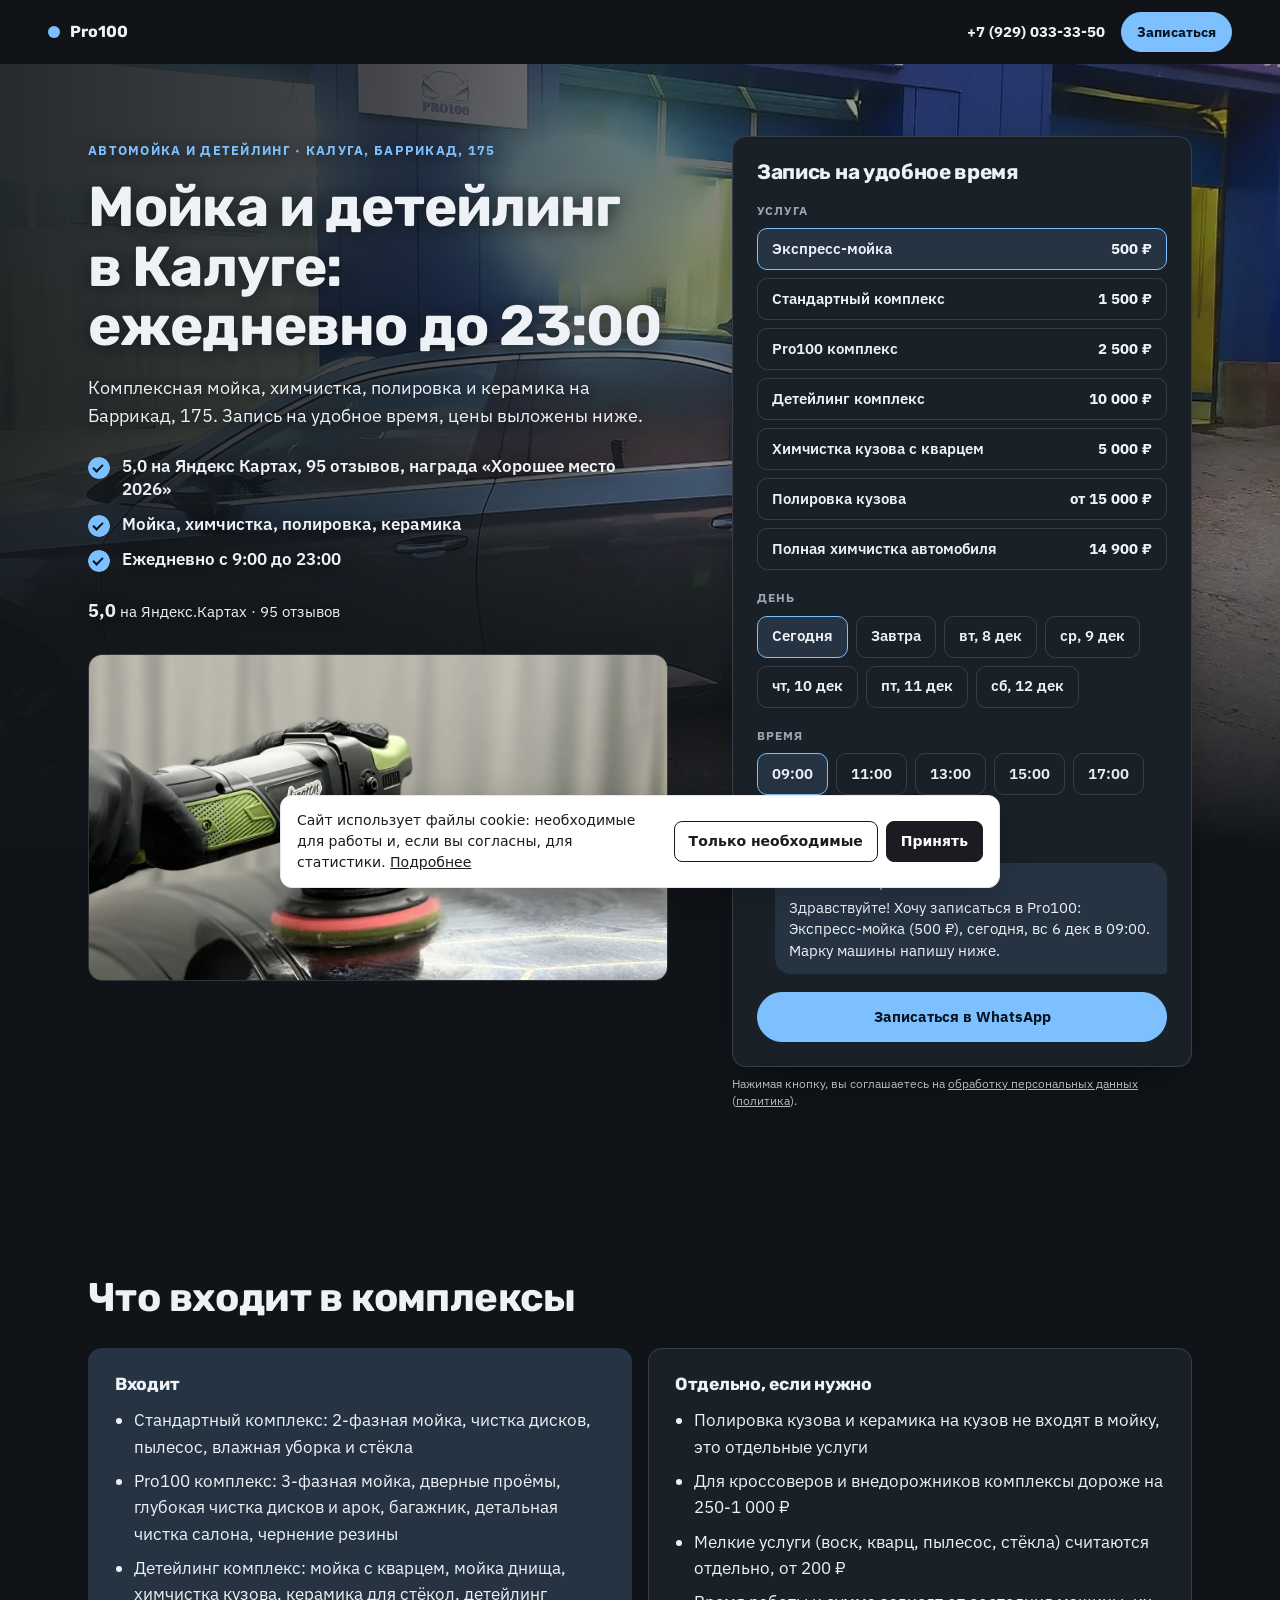
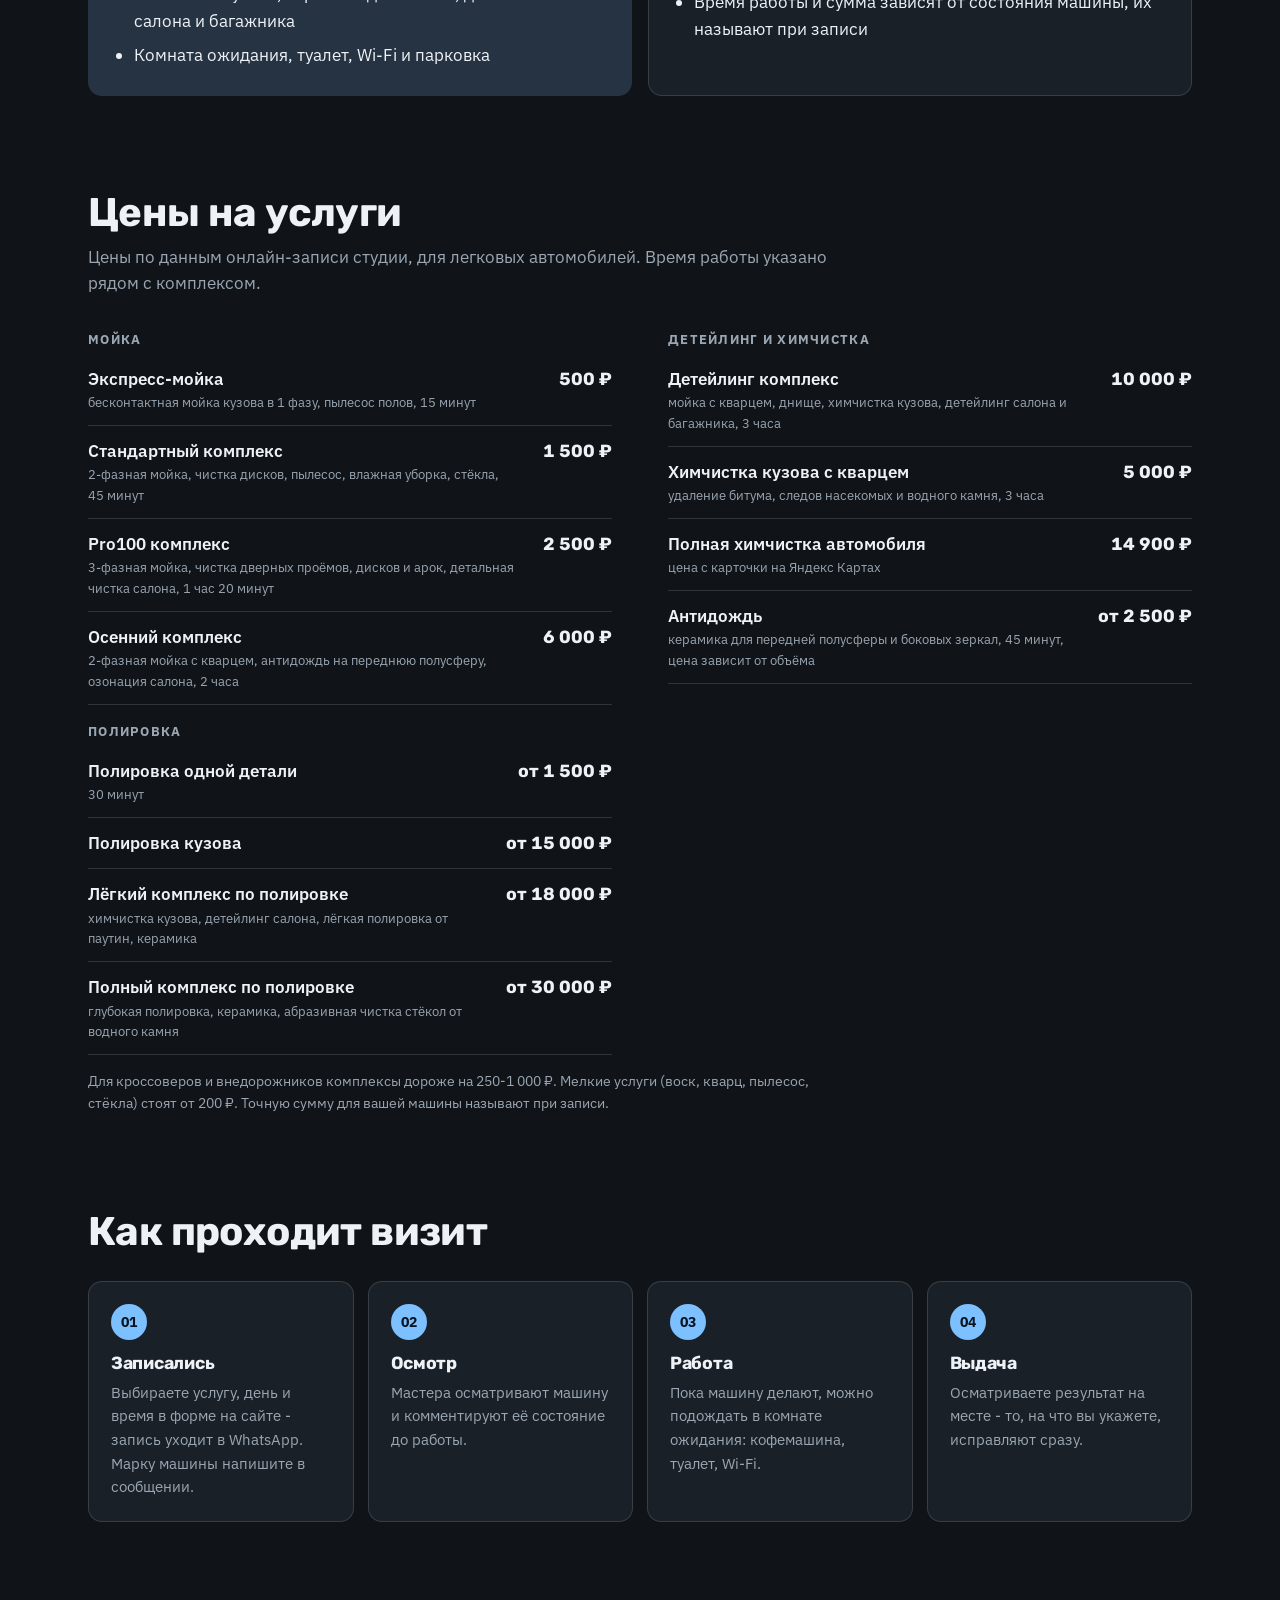
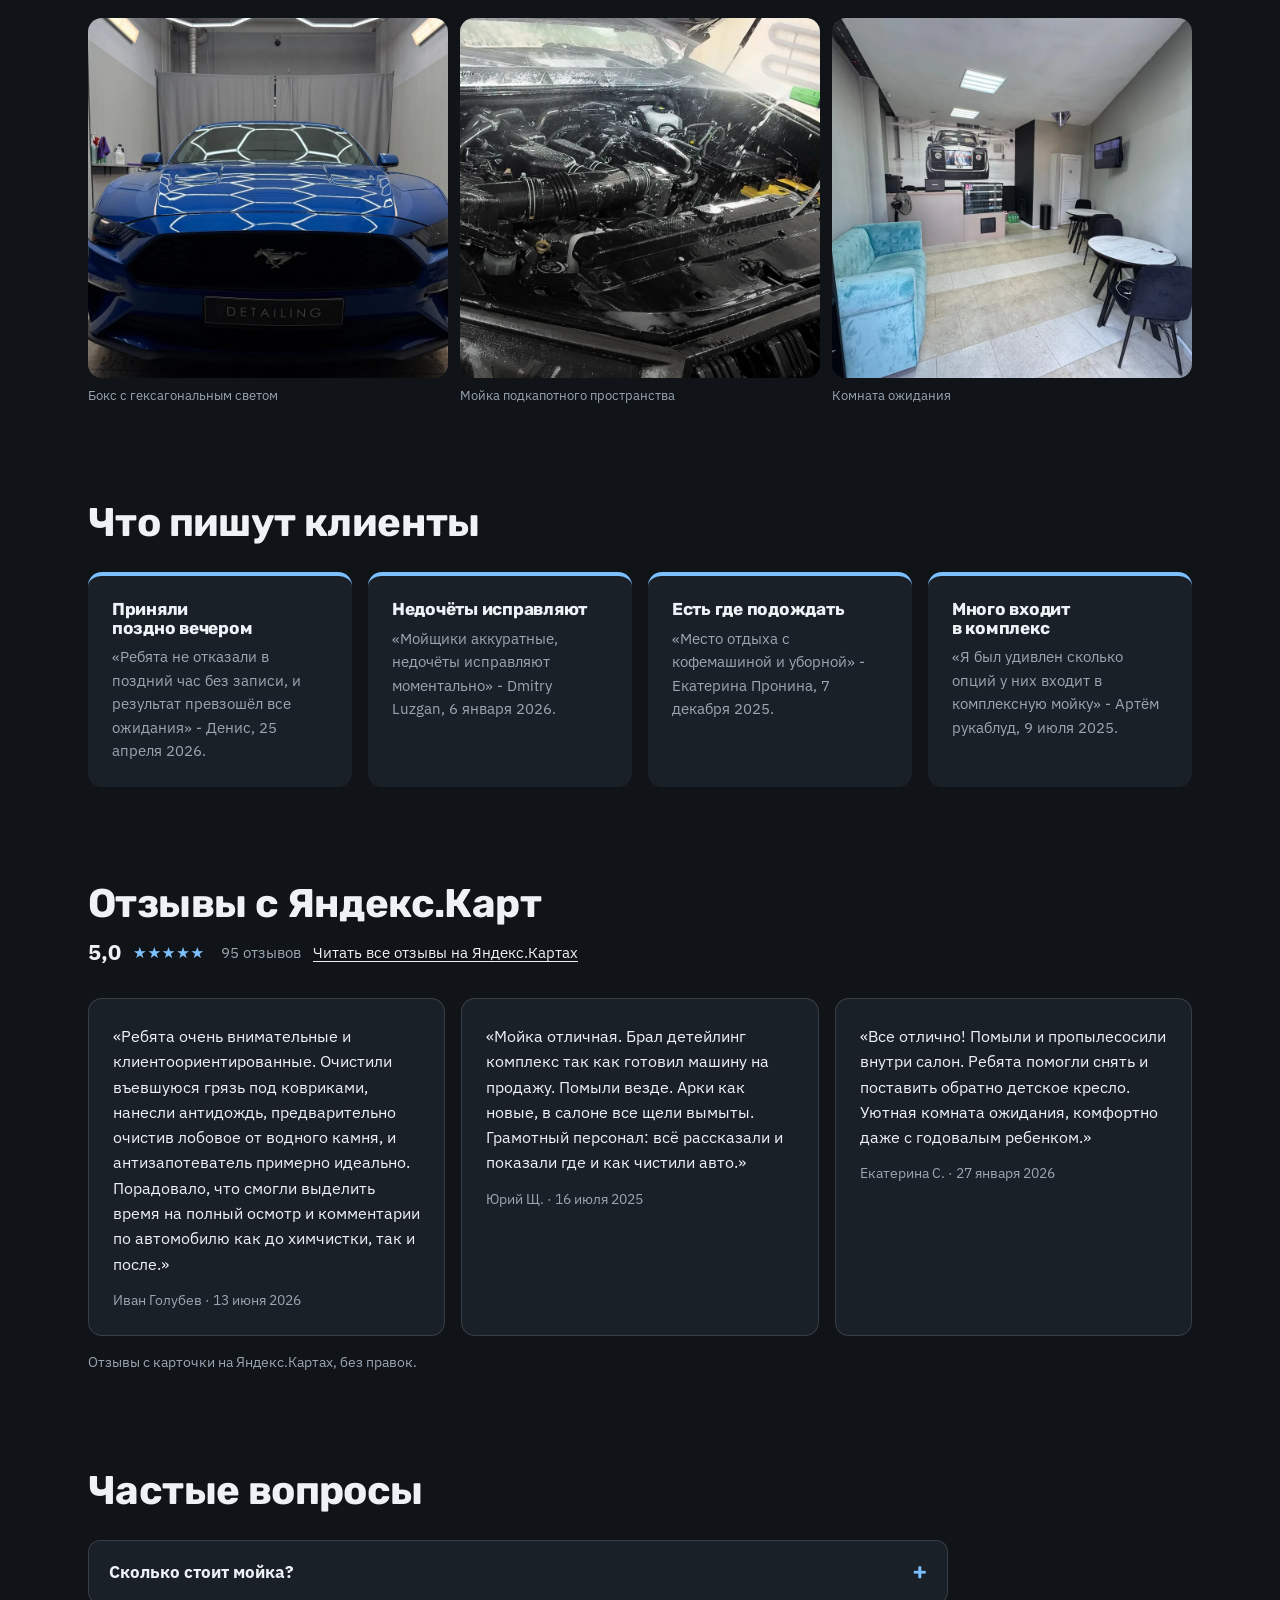
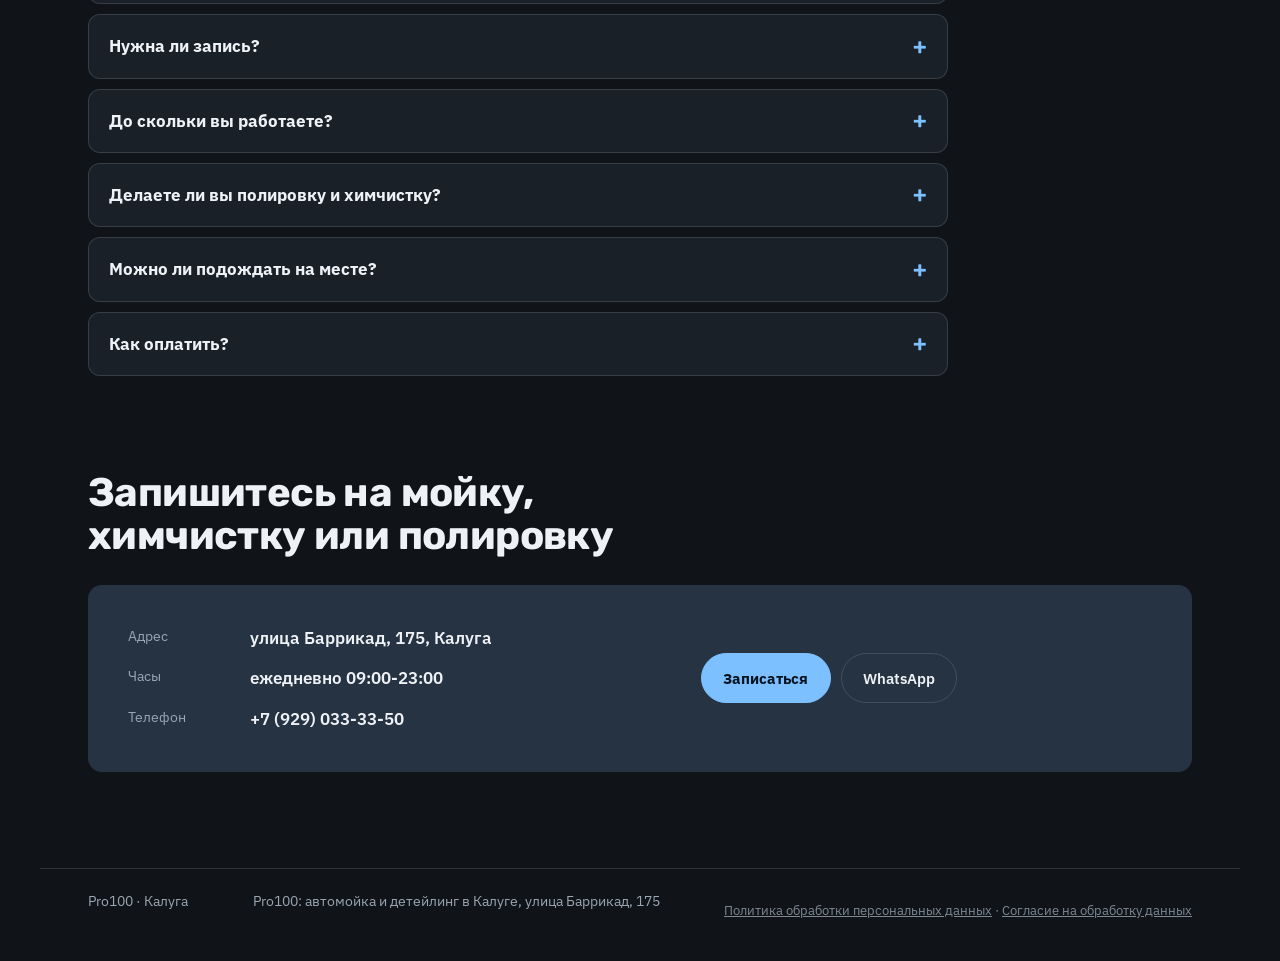
==== commit 3b0c013c: "Кнопки WhatsApp: обычная ссылка wa.me вместо скрипта" ====
--- a/index.html
+++ b/index.html
@@ -62,7 +62,7 @@
       <fieldset><legend>Время</legend><div class="s-chips" data-s-times></div></fieldset>
       <div class="s-bubble" aria-live="polite"><span class="s-bubble__label">Ваше сообщение</span><p data-s-bubble></p></div>
       <div class="s-send">
-        <a class="s-btn s-btn--wide" data-s-msg="whatsapp" href="#">Записаться в WhatsApp</a>
+        <a class="s-btn s-btn--wide" data-s-msg="whatsapp" href="https://wa.me/79290333350" target="_blank" rel="noopener">Записаться в WhatsApp</a>
         
       </div>
       <p class="s-send__note" data-s-copied hidden>Текст скопирован - вставьте его в чат.</p>
@@ -158,7 +158,7 @@
       </dl>
       <div class="s-contacts__actions">
         <a class="s-btn" href="#widget">Записаться</a>
-        <a class="s-btn s-btn--ghost" data-s-msg="whatsapp" href="#">WhatsApp</a>
+        <a class="s-btn s-btn--ghost" data-s-msg="whatsapp" href="https://wa.me/79290333350" target="_blank" rel="noopener">WhatsApp</a>
         
       </div>
     </div>
--- a/style-prod.css
+++ b/style-prod.css
@@ -208,7 +208,7 @@
 html, body { overflow-x: clip; }
 /* яркий первый экран: фото почти в полную силу, затемнение только под текстом слева и внизу */
 .s-hero__bg { height: min(94%, 780px); }
-.s-hero__bg img { opacity: 1; filter: saturate(1.12) brightness(1.2) contrast(1.04); }
+.s-hero__bg img { opacity: .58; filter: saturate(1.05) brightness(1.1) contrast(1); }
 .s-hero__bg::after { background:
   linear-gradient(90deg, color-mix(in srgb, var(--c-canvas) 84%, transparent) 0%, color-mix(in srgb, var(--c-canvas) 62%, transparent) 30%, color-mix(in srgb, var(--c-canvas) 12%, transparent) 56%, transparent 72%),
   linear-gradient(180deg, transparent 0%, transparent 62%, var(--c-canvas) 100%); }
